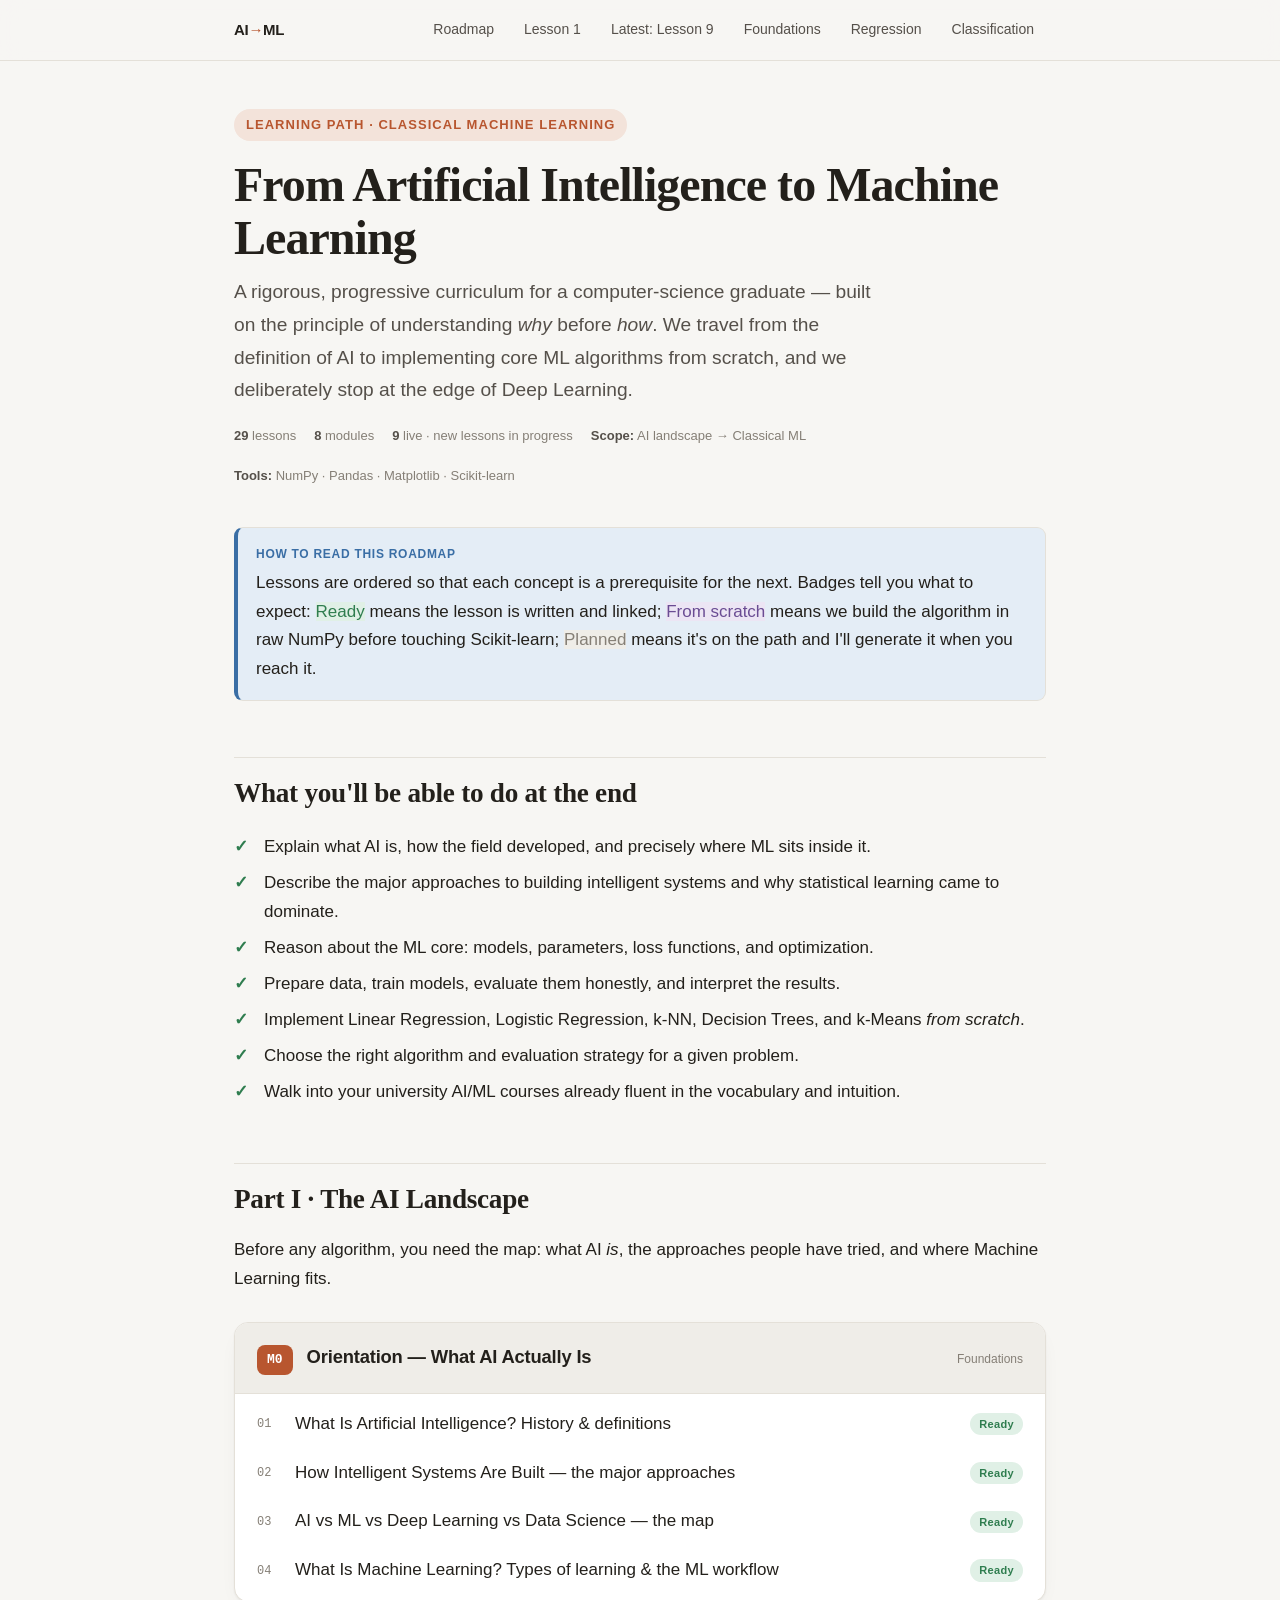
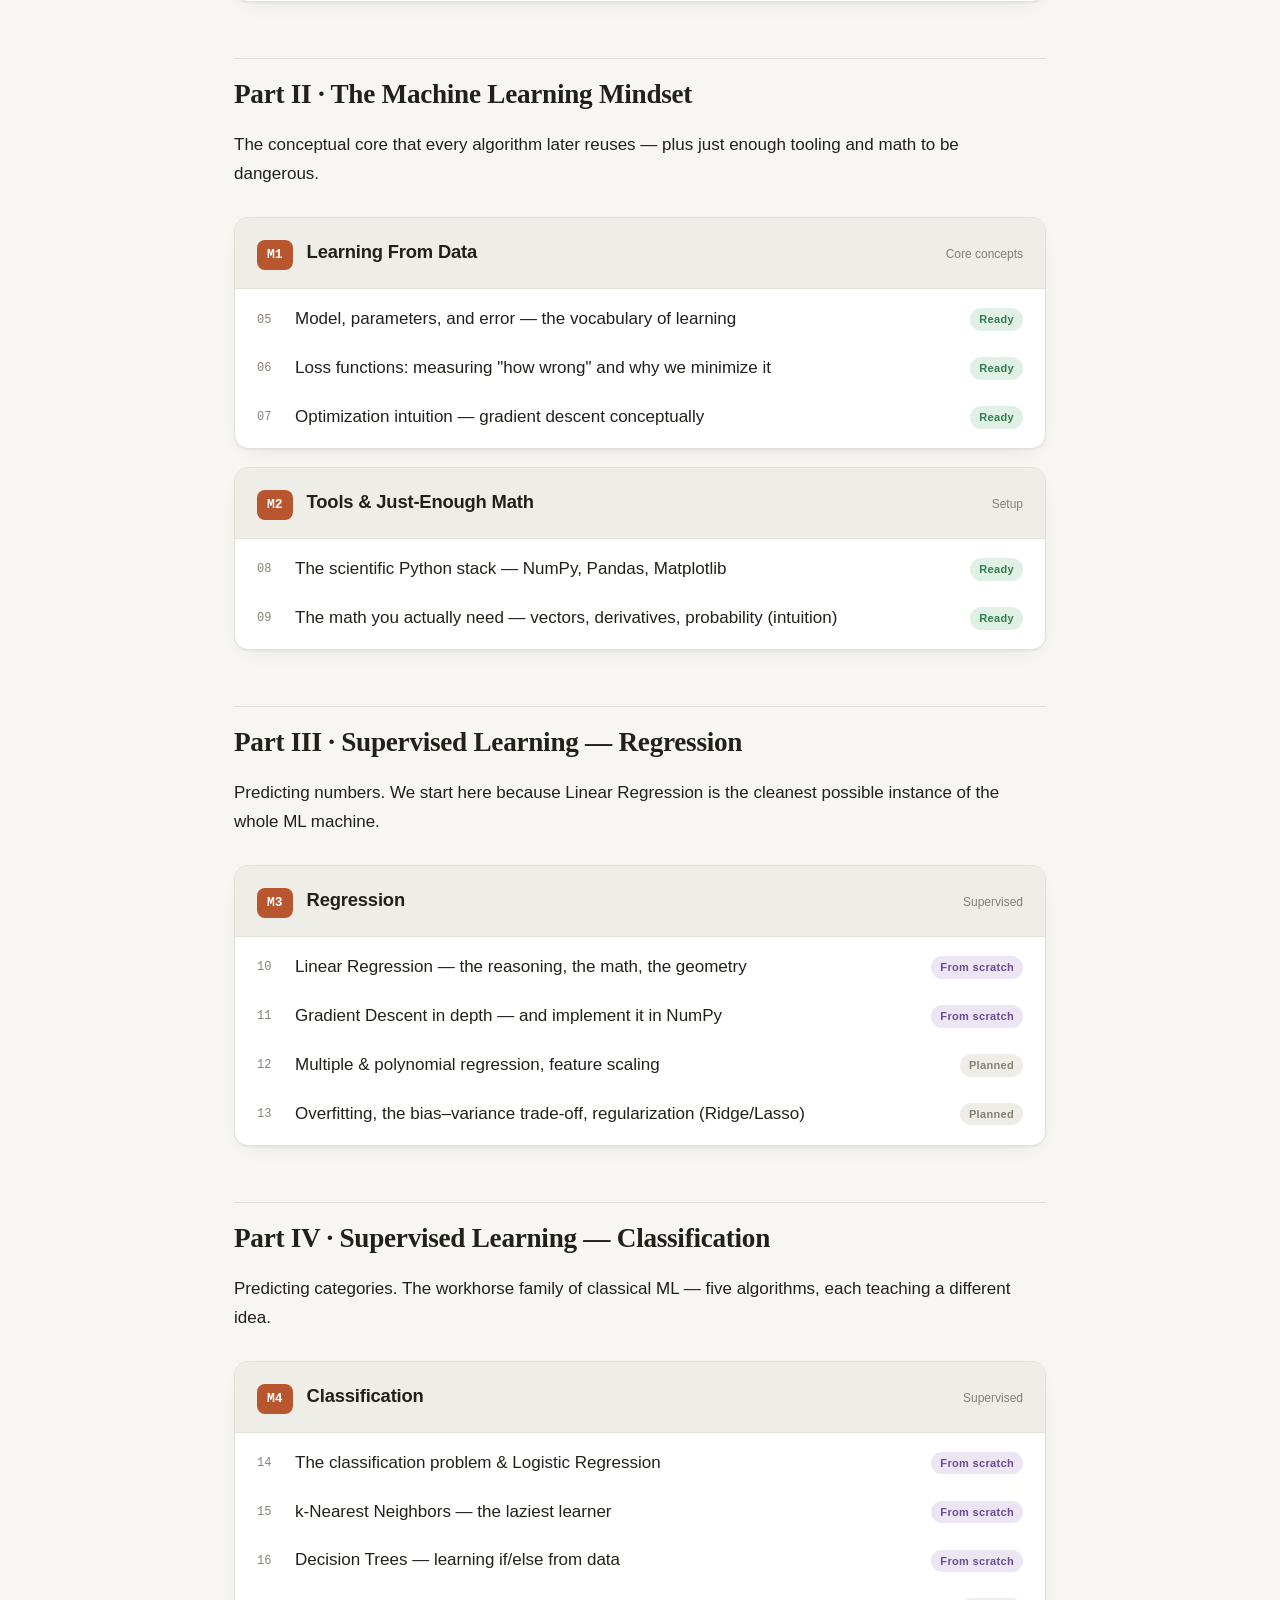
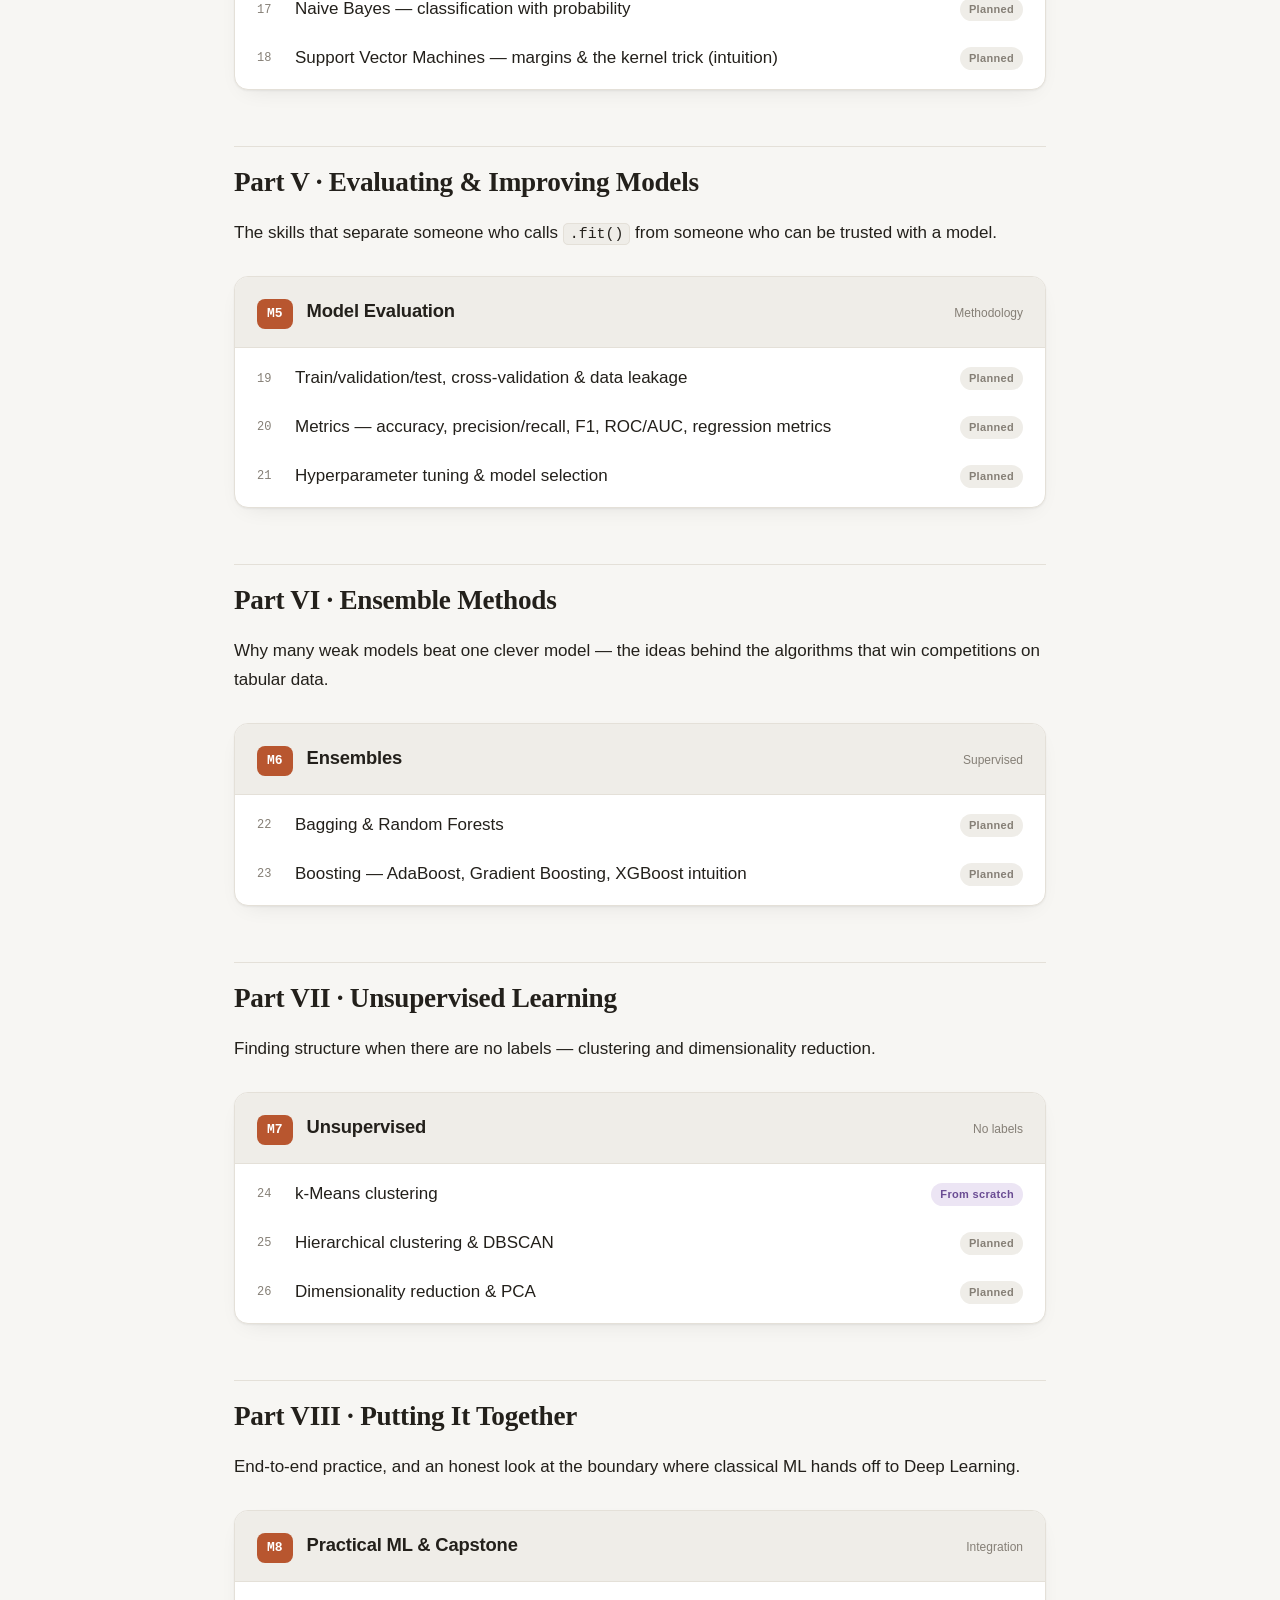
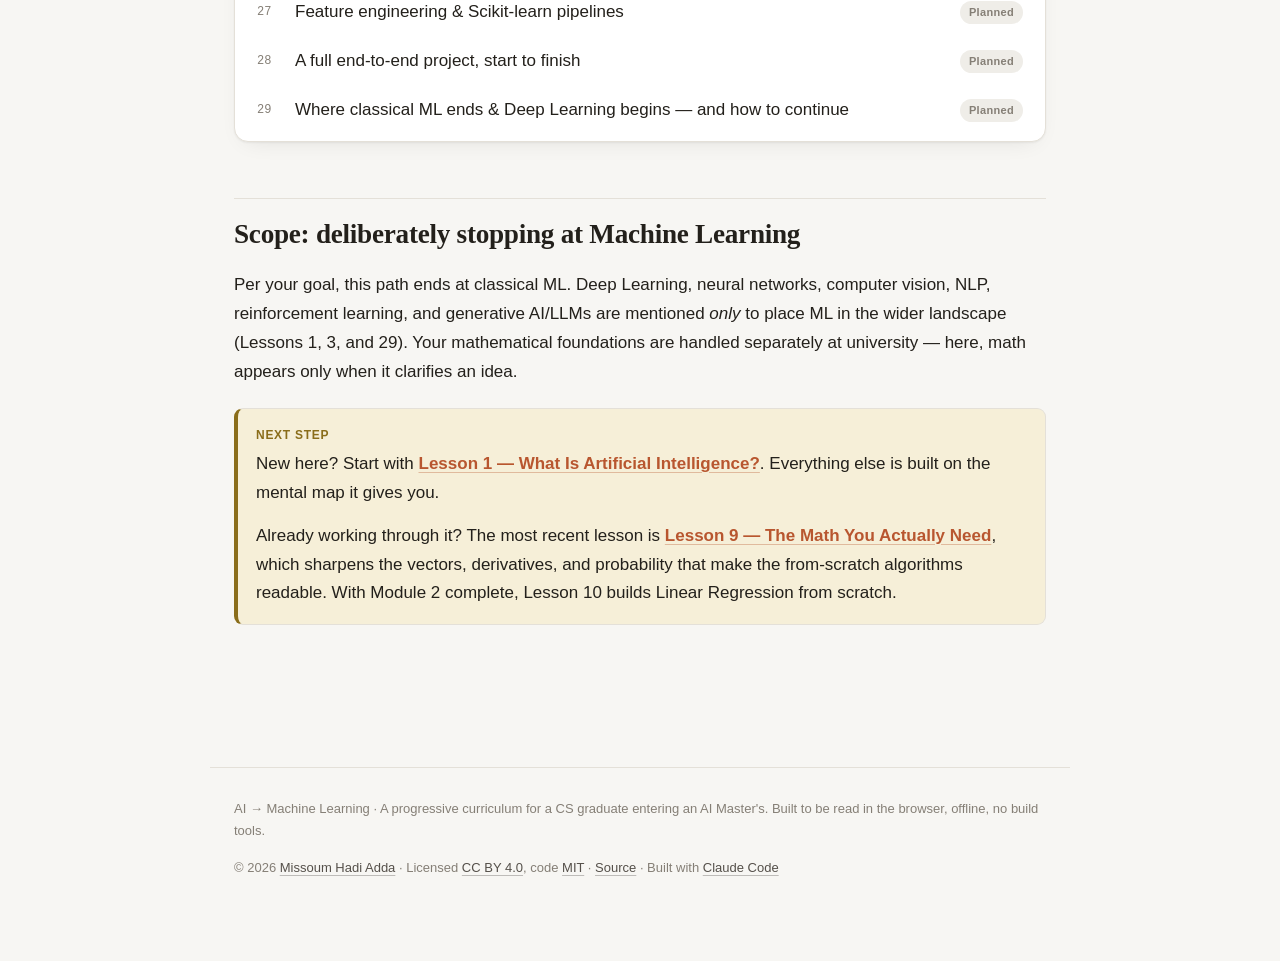
==== index.html @ 41133eca "Publish course: licensing, authorship, metadata, and launch fixes Prepare the "AI → Machine Learning" ====
<!DOCTYPE html>
<html lang="en">
<head>
<meta charset="utf-8">
<meta name="viewport" content="width=device-width, initial-scale=1">
<title>AI → Machine Learning — Course Roadmap</title>
<link rel="stylesheet" href="assets/style.css">
<meta name="description" content="A free, from-scratch course taking a CS graduate from the definition of AI through classical Machine Learning — built in NumPy, understand the why before the how. Stops before deep learning.">
<meta property="og:type" content="website">
<meta property="og:site_name" content="AI → Machine Learning">
<meta property="og:title" content="AI → Machine Learning — Course Roadmap">
<meta property="og:description" content="A free, from-scratch course taking a CS graduate from the definition of AI through classical Machine Learning — built in NumPy, understand the why before the how. Stops before deep learning.">
<meta property="og:url" content="https://addahadi.github.io/ai-to-ml/">
<meta name="twitter:card" content="summary">
</head>
<body>

<header class="topbar">
  <div class="topbar-inner">
    <a class="brand-mark" href="index.html">AI<span>→</span>ML</a>
    <nav>
      <a href="index.html">Roadmap</a>
      <a href="modules/lesson-01.html">Lesson 1</a>
      <a href="modules/lesson-09.html">Latest: Lesson 9</a>
      <a href="#part-1">Foundations</a>
      <a href="#part-3">Regression</a>
      <a href="#part-4">Classification</a>
    </nav>
  </div>
</header>

<main class="wrap">

  <section class="hero">
    <span class="eyebrow">Learning Path · Classical Machine Learning</span>
    <h1>From Artificial Intelligence to Machine Learning</h1>
    <p class="lead">A rigorous, progressive curriculum for a computer-science graduate — built on the principle of understanding <em>why</em> before <em>how</em>. We travel from the definition of AI to implementing core ML algorithms from scratch, and we deliberately stop at the edge of Deep Learning.</p>
    <div class="meta-row">
      <span><b>29</b> lessons</span>
      <span><b>8</b> modules</span>
      <span><b>9</b> live · new lessons in progress</span>
      <span><b>Scope:</b> AI landscape → Classical ML</span>
      <span><b>Tools:</b> NumPy · Pandas · Matplotlib · Scikit-learn</span>
    </div>
  </section>

  <div class="callout intuition">
    <div class="callout-label">How to read this roadmap</div>
    <p>Lessons are ordered so that each concept is a prerequisite for the next. Badges tell you what to expect:
    <span class="badge ready">Ready</span> means the lesson is written and linked;
    <span class="badge scratch">From scratch</span> means we build the algorithm in raw NumPy before touching Scikit-learn;
    <span class="badge soon">Planned</span> means it's on the path and I'll generate it when you reach it.</p>
  </div>

  <h2>What you'll be able to do at the end</h2>
  <ul class="checklist">
    <li>Explain what AI is, how the field developed, and precisely where ML sits inside it.</li>
    <li>Describe the major approaches to building intelligent systems and why statistical learning came to dominate.</li>
    <li>Reason about the ML core: models, parameters, loss functions, and optimization.</li>
    <li>Prepare data, train models, evaluate them honestly, and interpret the results.</li>
    <li>Implement Linear Regression, Logistic Regression, k-NN, Decision Trees, and k-Means <em>from scratch</em>.</li>
    <li>Choose the right algorithm and evaluation strategy for a given problem.</li>
    <li>Walk into your university AI/ML courses already fluent in the vocabulary and intuition.</li>
  </ul>

  <!-- ============ PART I ============ -->
  <h2 id="part-1">Part I · The AI Landscape</h2>
  <p>Before any algorithm, you need the map: what AI <em>is</em>, the approaches people have tried, and where Machine Learning fits.</p>

  <div class="modgrid">
    <article class="module">
      <header>
        <span class="mnum">M0</span>
        <h3>Orientation — What AI Actually Is</h3>
        <span class="mtag">Foundations</span>
      </header>
      <ul class="lessons">
        <li><a href="modules/lesson-01.html"><span class="lnum">01</span><span class="ltitle">What Is Artificial Intelligence? History &amp; definitions</span><span class="badge ready">Ready</span></a></li>
        <li><a href="modules/lesson-02.html"><span class="lnum">02</span><span class="ltitle">How Intelligent Systems Are Built — the major approaches</span><span class="badge ready">Ready</span></a></li>
        <li><a href="modules/lesson-03.html"><span class="lnum">03</span><span class="ltitle">AI vs ML vs Deep Learning vs Data Science — the map</span><span class="badge ready">Ready</span></a></li>
        <li><a href="modules/lesson-04.html"><span class="lnum">04</span><span class="ltitle">What Is Machine Learning? Types of learning &amp; the ML workflow</span><span class="badge ready">Ready</span></a></li>
      </ul>
    </article>
  </div>

  <!-- ============ PART II ============ -->
  <h2 id="part-2">Part II · The Machine Learning Mindset</h2>
  <p>The conceptual core that every algorithm later reuses — plus just enough tooling and math to be dangerous.</p>

  <div class="modgrid">
    <article class="module">
      <header><span class="mnum">M1</span><h3>Learning From Data</h3><span class="mtag">Core concepts</span></header>
      <ul class="lessons">
        <li><a href="modules/lesson-05.html"><span class="lnum">05</span><span class="ltitle">Model, parameters, and error — the vocabulary of learning</span><span class="badge ready">Ready</span></a></li>
        <li><a href="modules/lesson-06.html"><span class="lnum">06</span><span class="ltitle">Loss functions: measuring "how wrong" and why we minimize it</span><span class="badge ready">Ready</span></a></li>
        <li><a href="modules/lesson-07.html"><span class="lnum">07</span><span class="ltitle">Optimization intuition — gradient descent conceptually</span><span class="badge ready">Ready</span></a></li>
      </ul>
    </article>

    <article class="module">
      <header><span class="mnum">M2</span><h3>Tools &amp; Just-Enough Math</h3><span class="mtag">Setup</span></header>
      <ul class="lessons">
        <li><a href="modules/lesson-08.html"><span class="lnum">08</span><span class="ltitle">The scientific Python stack — NumPy, Pandas, Matplotlib</span><span class="badge ready">Ready</span></a></li>
        <li><a href="modules/lesson-09.html"><span class="lnum">09</span><span class="ltitle">The math you actually need — vectors, derivatives, probability (intuition)</span><span class="badge ready">Ready</span></a></li>
      </ul>
    </article>
  </div>

  <!-- ============ PART III ============ -->
  <h2 id="part-3">Part III · Supervised Learning — Regression</h2>
  <p>Predicting numbers. We start here because Linear Regression is the cleanest possible instance of the whole ML machine.</p>

  <div class="modgrid">
    <article class="module">
      <header><span class="mnum">M3</span><h3>Regression</h3><span class="mtag">Supervised</span></header>
      <ul class="lessons">
        <li><span class="li-static"><span class="lnum">10</span><span class="ltitle">Linear Regression — the reasoning, the math, the geometry</span><span class="badge scratch">From scratch</span></span></li>
        <li><span class="li-static"><span class="lnum">11</span><span class="ltitle">Gradient Descent in depth — and implement it in NumPy</span><span class="badge scratch">From scratch</span></span></li>
        <li><span class="li-static"><span class="lnum">12</span><span class="ltitle">Multiple &amp; polynomial regression, feature scaling</span><span class="badge soon">Planned</span></span></li>
        <li><span class="li-static"><span class="lnum">13</span><span class="ltitle">Overfitting, the bias–variance trade-off, regularization (Ridge/Lasso)</span><span class="badge soon">Planned</span></span></li>
      </ul>
    </article>
  </div>

  <!-- ============ PART IV ============ -->
  <h2 id="part-4">Part IV · Supervised Learning — Classification</h2>
  <p>Predicting categories. The workhorse family of classical ML — five algorithms, each teaching a different idea.</p>

  <div class="modgrid">
    <article class="module">
      <header><span class="mnum">M4</span><h3>Classification</h3><span class="mtag">Supervised</span></header>
      <ul class="lessons">
        <li><span class="li-static"><span class="lnum">14</span><span class="ltitle">The classification problem &amp; Logistic Regression</span><span class="badge scratch">From scratch</span></span></li>
        <li><span class="li-static"><span class="lnum">15</span><span class="ltitle">k-Nearest Neighbors — the laziest learner</span><span class="badge scratch">From scratch</span></span></li>
        <li><span class="li-static"><span class="lnum">16</span><span class="ltitle">Decision Trees — learning if/else from data</span><span class="badge scratch">From scratch</span></span></li>
        <li><span class="li-static"><span class="lnum">17</span><span class="ltitle">Naive Bayes — classification with probability</span><span class="badge soon">Planned</span></span></li>
        <li><span class="li-static"><span class="lnum">18</span><span class="ltitle">Support Vector Machines — margins &amp; the kernel trick (intuition)</span><span class="badge soon">Planned</span></span></li>
      </ul>
    </article>
  </div>

  <!-- ============ PART V ============ -->
  <h2 id="part-5">Part V · Evaluating &amp; Improving Models</h2>
  <p>The skills that separate someone who calls <code>.fit()</code> from someone who can be trusted with a model.</p>

  <div class="modgrid">
    <article class="module">
      <header><span class="mnum">M5</span><h3>Model Evaluation</h3><span class="mtag">Methodology</span></header>
      <ul class="lessons">
        <li><span class="li-static"><span class="lnum">19</span><span class="ltitle">Train/validation/test, cross-validation &amp; data leakage</span><span class="badge soon">Planned</span></span></li>
        <li><span class="li-static"><span class="lnum">20</span><span class="ltitle">Metrics — accuracy, precision/recall, F1, ROC/AUC, regression metrics</span><span class="badge soon">Planned</span></span></li>
        <li><span class="li-static"><span class="lnum">21</span><span class="ltitle">Hyperparameter tuning &amp; model selection</span><span class="badge soon">Planned</span></span></li>
      </ul>
    </article>
  </div>

  <!-- ============ PART VI ============ -->
  <h2 id="part-6">Part VI · Ensemble Methods</h2>
  <p>Why many weak models beat one clever model — the ideas behind the algorithms that win competitions on tabular data.</p>

  <div class="modgrid">
    <article class="module">
      <header><span class="mnum">M6</span><h3>Ensembles</h3><span class="mtag">Supervised</span></header>
      <ul class="lessons">
        <li><span class="li-static"><span class="lnum">22</span><span class="ltitle">Bagging &amp; Random Forests</span><span class="badge soon">Planned</span></span></li>
        <li><span class="li-static"><span class="lnum">23</span><span class="ltitle">Boosting — AdaBoost, Gradient Boosting, XGBoost intuition</span><span class="badge soon">Planned</span></span></li>
      </ul>
    </article>
  </div>

  <!-- ============ PART VII ============ -->
  <h2 id="part-7">Part VII · Unsupervised Learning</h2>
  <p>Finding structure when there are no labels — clustering and dimensionality reduction.</p>

  <div class="modgrid">
    <article class="module">
      <header><span class="mnum">M7</span><h3>Unsupervised</h3><span class="mtag">No labels</span></header>
      <ul class="lessons">
        <li><span class="li-static"><span class="lnum">24</span><span class="ltitle">k-Means clustering</span><span class="badge scratch">From scratch</span></span></li>
        <li><span class="li-static"><span class="lnum">25</span><span class="ltitle">Hierarchical clustering &amp; DBSCAN</span><span class="badge soon">Planned</span></span></li>
        <li><span class="li-static"><span class="lnum">26</span><span class="ltitle">Dimensionality reduction &amp; PCA</span><span class="badge soon">Planned</span></span></li>
      </ul>
    </article>
  </div>

  <!-- ============ PART VIII ============ -->
  <h2 id="part-8">Part VIII · Putting It Together</h2>
  <p>End-to-end practice, and an honest look at the boundary where classical ML hands off to Deep Learning.</p>

  <div class="modgrid">
    <article class="module">
      <header><span class="mnum">M8</span><h3>Practical ML &amp; Capstone</h3><span class="mtag">Integration</span></header>
      <ul class="lessons">
        <li><span class="li-static"><span class="lnum">27</span><span class="ltitle">Feature engineering &amp; Scikit-learn pipelines</span><span class="badge soon">Planned</span></span></li>
        <li><span class="li-static"><span class="lnum">28</span><span class="ltitle">A full end-to-end project, start to finish</span><span class="badge soon">Planned</span></span></li>
        <li><span class="li-static"><span class="lnum">29</span><span class="ltitle">Where classical ML ends &amp; Deep Learning begins — and how to continue</span><span class="badge soon">Planned</span></span></li>
      </ul>
    </article>
  </div>

  <h2 id="scope">Scope: deliberately stopping at Machine Learning</h2>
  <p>Per your goal, this path ends at classical ML. Deep Learning, neural networks, computer vision, NLP, reinforcement learning, and generative AI/LLMs are mentioned <em>only</em> to place ML in the wider landscape (Lessons 1, 3, and 29). Your mathematical foundations are handled separately at university — here, math appears only when it clarifies an idea.</p>

  <div class="callout connect">
    <div class="callout-label">Next step</div>
    <p>New here? Start with <a href="modules/lesson-01.html"><strong>Lesson 1 — What Is Artificial Intelligence?</strong></a>. Everything else is built on the mental map it gives you.</p>
    <p>Already working through it? The most recent lesson is <a href="modules/lesson-09.html"><strong>Lesson 9 — The Math You Actually Need</strong></a>, which sharpens the vectors, derivatives, and probability that make the from-scratch algorithms readable. With Module 2 complete, Lesson 10 builds Linear Regression from scratch.</p>
  </div>

</main>

<footer class="foot">
  AI → Machine Learning · A progressive curriculum for a CS graduate entering an AI Master's. Built to be read in the browser, offline, no build tools.
  <span class="byline">&copy; 2026 <a href="https://www.linkedin.com/in/adda-missoum-a534a7319/">Missoum Hadi Adda</a> &middot; Licensed <a href="https://creativecommons.org/licenses/by/4.0/">CC BY 4.0</a>, code <a href="https://opensource.org/license/mit">MIT</a> &middot; <a href="https://github.com/addahadi/ai-to-ml">Source</a> &middot; Built with <a href="https://claude.com/claude-code">Claude Code</a></span>
  <img src="https://addahadi.goatcounter.com/count?p=/" alt="" width="1" height="1">
</footer>

</body>
</html>
---- assets/style.css ----
/* =========================================================================
   AI → Machine Learning Course — Shared Design System
   Standalone: no build tools. Linked relatively by every course page.
   ========================================================================= */

:root {
  /* Light palette */
  --bg:            #f7f6f3;
  --bg-elev:       #ffffff;
  --bg-sunken:     #efede8;
  --text:          #23201b;
  --text-soft:     #55504a;
  --text-faint:    #857f76;
  --border:        #e4e0d8;
  --border-strong: #d3cec4;

  --brand:         #b8562f;   /* terracotta */
  --brand-soft:    #f3e3da;
  --accent:        #2f6f6b;   /* teal */
  --accent-soft:   #dcebe9;

  --why:           #a8541f;
  --why-bg:        #f8ecdf;
  --intuition:     #3a6ea5;
  --intuition-bg:  #e4edf6;
  --math:          #6a4c93;
  --math-bg:       #ece5f4;
  --practice:      #2f7d4f;
  --practice-bg:   #e0f0e6;
  --limit:         #a23b52;
  --limit-bg:      #f8e3e8;
  --connect:       #8a6d1a;
  --connect-bg:    #f6efd8;

  --code-bg:       #2b2822;
  --code-text:     #f2ede3;

  --radius:        14px;
  --radius-sm:     9px;
  --shadow:        0 1px 2px rgba(0,0,0,.05), 0 8px 24px -12px rgba(0,0,0,.12);
  --maxw:          860px;

  --font-sans: "Inter", -apple-system, BlinkMacSystemFont, "Segoe UI", Roboto, Helvetica, Arial, sans-serif;
  --font-serif: "Iowan Old Style", "Palatino Linotype", Palatino, Georgia, serif;
  --font-mono: "JetBrains Mono", "SF Mono", "Cascadia Code", Consolas, "Liberation Mono", monospace;
}

@media (prefers-color-scheme: dark) {
  :root {
    --bg:            #17150f;
    --bg-elev:       #201d16;
    --bg-sunken:     #14120d;
    --text:          #ece7dc;
    --text-soft:     #b8b1a4;
    --text-faint:    #857f73;
    --border:        #322e25;
    --border-strong: #423d31;

    --brand:         #e0794f;
    --brand-soft:    #3a271d;
    --accent:        #5fb3ac;
    --accent-soft:   #1e3230;

    --why:           #e0965a;  --why-bg:       #33261a;
    --intuition:     #7fb0e0;  --intuition-bg: #1c2a38;
    --math:          #b79ce0;  --math-bg:      #281f38;
    --practice:      #74c78f;  --practice-bg:  #17301f;
    --limit:         #e08098;  --limit-bg:     #331d24;
    --connect:       #d8bd63;  --connect-bg:   #2f2913;

    --code-bg:       #0f0d09;
    --code-text:     #ece7dc;
    --shadow:        0 1px 2px rgba(0,0,0,.3), 0 10px 30px -14px rgba(0,0,0,.6);
  }
}

* { box-sizing: border-box; }

html { scroll-behavior: smooth; scroll-padding-top: 84px; }

body {
  margin: 0;
  background: var(--bg);
  color: var(--text);
  font-family: var(--font-sans);
  font-size: 17px;
  line-height: 1.7;
  -webkit-font-smoothing: antialiased;
  text-rendering: optimizeLegibility;
}

/* ---------- Top bar ---------- */
.topbar {
  position: sticky; top: 0; z-index: 50;
  background: color-mix(in srgb, var(--bg) 82%, transparent);
  backdrop-filter: blur(12px);
  border-bottom: 1px solid var(--border);
}
.topbar-inner {
  max-width: var(--maxw); margin: 0 auto; padding: 12px 24px;
  display: flex; align-items: center; gap: 16px;
}
.topbar .brand-mark {
  font-weight: 700; letter-spacing: -.02em; color: var(--text);
  text-decoration: none; font-size: 15px; white-space: nowrap;
}
.topbar .brand-mark span { color: var(--brand); }
.topbar nav { margin-left: auto; display: flex; gap: 6px; flex-wrap: wrap; }
.topbar nav a {
  color: var(--text-soft); text-decoration: none; font-size: 14px;
  padding: 6px 12px; border-radius: 999px; transition: .15s;
}
.topbar nav a:hover { background: var(--bg-sunken); color: var(--text); }

/* ---------- Layout ---------- */
.wrap { max-width: var(--maxw); margin: 0 auto; padding: 48px 24px 120px; }

/* ---------- Hero ---------- */
.hero { margin-bottom: 40px; }
.eyebrow {
  display: inline-block; font-size: 13px; font-weight: 600; letter-spacing: .08em;
  text-transform: uppercase; color: var(--brand);
  background: var(--brand-soft); padding: 5px 12px; border-radius: 999px;
}
h1 {
  font-family: var(--font-serif);
  font-size: clamp(2rem, 5vw, 3rem); line-height: 1.1; letter-spacing: -.02em;
  margin: 18px 0 12px; font-weight: 600;
}
.lead { font-size: 1.2rem; color: var(--text-soft); max-width: 62ch; margin: 0; }

/* ---------- Typography ---------- */
h2 {
  font-family: var(--font-serif); font-weight: 600; letter-spacing: -.01em;
  font-size: 1.7rem; margin: 56px 0 8px; padding-top: 12px;
  border-top: 1px solid var(--border);
}
h3 { font-size: 1.28rem; font-weight: 650; margin: 36px 0 6px; letter-spacing: -.01em; }
h4 { font-size: 1.05rem; font-weight: 650; margin: 26px 0 4px; color: var(--text); }
p { margin: 14px 0; }
a { color: var(--brand); text-decoration-color: color-mix(in srgb, var(--brand) 35%, transparent); text-underline-offset: 3px; }
strong { font-weight: 650; }
ul, ol { padding-left: 1.3em; }
li { margin: 7px 0; }
hr { border: none; border-top: 1px solid var(--border); margin: 40px 0; }
small { color: var(--text-faint); }

blockquote {
  margin: 20px 0; padding: 4px 20px; border-left: 3px solid var(--border-strong);
  color: var(--text-soft); font-style: italic;
}

/* ---------- Callouts ---------- */
.callout {
  margin: 22px 0; padding: 16px 20px 16px 18px;
  border-radius: var(--radius-sm); border: 1px solid var(--border);
  border-left: 4px solid var(--c, var(--brand));
  background: var(--cbg, var(--bg-elev));
}
.callout .callout-label {
  font-size: 12px; font-weight: 700; letter-spacing: .06em; text-transform: uppercase;
  color: var(--c, var(--brand)); display: flex; align-items: center; gap: 8px;
  margin-bottom: 4px;
}
.callout p:first-of-type { margin-top: 4px; }
.callout p:last-child { margin-bottom: 0; }

.callout.why       { --c: var(--why);       --cbg: var(--why-bg); }
.callout.intuition { --c: var(--intuition); --cbg: var(--intuition-bg); }
.callout.math      { --c: var(--math);      --cbg: var(--math-bg); }
.callout.practice  { --c: var(--practice);  --cbg: var(--practice-bg); }
.callout.limit     { --c: var(--limit);     --cbg: var(--limit-bg); }
.callout.connect   { --c: var(--connect);   --cbg: var(--connect-bg); }
.callout.def       { --c: var(--accent);    --cbg: var(--accent-soft); }

/* ---------- Concept 8-step frame ---------- */
.frame {
  counter-reset: step; margin: 24px 0; border: 1px solid var(--border);
  border-radius: var(--radius); overflow: hidden; background: var(--bg-elev);
}
.frame .frame-row {
  display: grid; grid-template-columns: 44px 1fr; gap: 0;
  border-top: 1px solid var(--border);
}
.frame .frame-row:first-child { border-top: none; }
.frame .frame-row .n {
  background: var(--bg-sunken); display: flex; align-items: center; justify-content: center;
  font-weight: 700; color: var(--brand); font-size: 14px;
}
.frame .frame-row .c { padding: 12px 16px; }
.frame .frame-row .c b { display: block; font-size: .96rem; }
.frame .frame-row .c span { color: var(--text-soft); font-size: .93rem; }

/* ---------- Code ---------- */
pre {
  background: var(--code-bg); color: var(--code-text);
  border-radius: var(--radius-sm); padding: 18px 20px; overflow-x: auto;
  font-family: var(--font-mono); font-size: 14px; line-height: 1.6;
  margin: 20px 0; border: 1px solid rgba(255,255,255,.06);
}
pre code { font-family: inherit; background: none; padding: 0; color: inherit; }
code {
  font-family: var(--font-mono); font-size: .875em;
  background: var(--bg-sunken); padding: 2px 6px; border-radius: 5px;
  border: 1px solid var(--border);
}
.code-cap {
  font-size: 12px; color: var(--text-faint); margin: 18px 0 -12px;
  font-family: var(--font-mono);
}

/* comment / keyword tints (manual spans) */
.tok-c { color: #8b8577; font-style: italic; }
.tok-k { color: #e0794f; }
.tok-s { color: #8fbf7f; }
.tok-n { color: #7fb0e0; }

/* ---------- Math block ---------- */
.eq {
  font-family: var(--font-serif); font-size: 1.12rem; text-align: center;
  padding: 14px 16px; margin: 18px 0; background: var(--bg-sunken);
  border-radius: var(--radius-sm); overflow-x: auto; font-style: italic;
}
.eq .var { font-style: italic; }

/* ---------- Tables ---------- */
.tablewrap { overflow-x: auto; margin: 22px 0; }
table { border-collapse: collapse; width: 100%; font-size: .95rem; }
th, td { text-align: left; padding: 10px 14px; border-bottom: 1px solid var(--border); }
th { background: var(--bg-sunken); font-weight: 650; font-size: .82rem; letter-spacing: .04em; text-transform: uppercase; color: var(--text-soft); }
tbody tr:hover { background: var(--bg-elev); }

/* ---------- Roadmap module cards ---------- */
.modgrid { display: grid; gap: 18px; margin: 28px 0; }
.module {
  border: 1px solid var(--border); border-radius: var(--radius);
  background: var(--bg-elev); overflow: hidden; box-shadow: var(--shadow);
}
.module > header {
  display: flex; align-items: baseline; gap: 14px; padding: 18px 22px;
  border-bottom: 1px solid var(--border); background: var(--bg-sunken);
}
.module > header .mnum {
  font-family: var(--font-mono); font-size: 13px; font-weight: 700;
  color: #fff; background: var(--brand); border-radius: 8px;
  padding: 4px 10px; white-space: nowrap;
}
.module > header h3 { margin: 0; font-size: 1.15rem; }
.module > header .mtag { margin-left: auto; font-size: 12px; color: var(--text-faint); }
.lessons { list-style: none; margin: 0; padding: 6px 0; }
.lessons li { margin: 0; }
.lessons a, .lessons .li-static {
  display: flex; align-items: center; gap: 12px; padding: 10px 22px;
  text-decoration: none; color: var(--text); transition: .12s;
}
.lessons a:hover { background: var(--bg-sunken); }
.lessons .lnum {
  font-family: var(--font-mono); font-size: 12px; color: var(--text-faint);
  min-width: 26px;
}
.lessons .ltitle { flex: 1; }
.lessons .badge {
  font-size: 11px; font-weight: 600; padding: 2px 9px; border-radius: 999px;
  letter-spacing: .03em;
}
.badge.ready { background: var(--practice-bg); color: var(--practice); }
.badge.soon  { background: var(--bg-sunken); color: var(--text-faint); }
.badge.scratch { background: var(--math-bg); color: var(--math); }

/* ---------- Outcome / goal chips ---------- */
.chips { display: flex; flex-wrap: wrap; gap: 8px; margin: 16px 0; }
.chip {
  font-size: 13px; padding: 6px 12px; border-radius: 999px;
  background: var(--bg-elev); border: 1px solid var(--border); color: var(--text-soft);
}

/* ---------- Lesson nav footer ---------- */
.lessonnav {
  display: flex; gap: 14px; margin-top: 64px; padding-top: 28px;
  border-top: 1px solid var(--border);
}
.lessonnav a {
  flex: 1; text-decoration: none; padding: 16px 20px; border-radius: var(--radius);
  border: 1px solid var(--border); background: var(--bg-elev); transition: .15s;
}
.lessonnav a:hover { border-color: var(--brand); box-shadow: var(--shadow); }
.lessonnav .dir { font-size: 12px; color: var(--text-faint); text-transform: uppercase; letter-spacing: .06em; }
.lessonnav .ttl { display: block; margin-top: 3px; font-weight: 600; color: var(--text); }
.lessonnav a.next { text-align: right; }
.lessonnav a.disabled { opacity: .4; pointer-events: none; }

/* ---------- Meta / breadcrumb ---------- */
.crumb { font-size: 13px; color: var(--text-faint); margin-bottom: 8px; }
.crumb a { color: var(--text-soft); text-decoration: none; }
.crumb a:hover { color: var(--brand); }
.meta-row { display: flex; flex-wrap: wrap; gap: 18px; margin: 18px 0 0; font-size: 13px; color: var(--text-faint); }
.meta-row b { color: var(--text-soft); font-weight: 600; }

/* ---------- Checklist ---------- */
.checklist { list-style: none; padding-left: 0; }
.checklist li { padding-left: 30px; position: relative; }
.checklist li::before {
  content: "✓"; position: absolute; left: 0; top: 0;
  color: var(--practice); font-weight: 700;
}

/* ---------- Exercise box ---------- */
.exercise {
  border: 1px dashed var(--border-strong); border-radius: var(--radius);
  padding: 18px 22px; margin: 22px 0; background: var(--bg-elev);
}
.exercise > .x-h {
  font-size: 12px; font-weight: 700; letter-spacing: .08em; text-transform: uppercase;
  color: var(--accent); margin-bottom: 6px;
}

/* ---------- Footer ---------- */
.foot { max-width: var(--maxw); margin: 0 auto; padding: 30px 24px 60px; color: var(--text-faint); font-size: 13px; border-top: 1px solid var(--border); }
.foot a { color: var(--text-soft); text-decoration-color: color-mix(in srgb, var(--text-soft) 35%, transparent); }
.foot a:hover { color: var(--brand); }
.foot .byline { display: block; margin-top: 14px; }

/* details/summary */
details { margin: 18px 0; border: 1px solid var(--border); border-radius: var(--radius-sm); background: var(--bg-elev); }
summary { cursor: pointer; padding: 12px 18px; font-weight: 600; }
details[open] summary { border-bottom: 1px solid var(--border); }
details .details-body { padding: 4px 18px 14px; }

@media (max-width: 640px) {
  body { font-size: 16px; }
  .wrap { padding: 32px 18px 100px; }
  .lessonnav { flex-direction: column; }
}
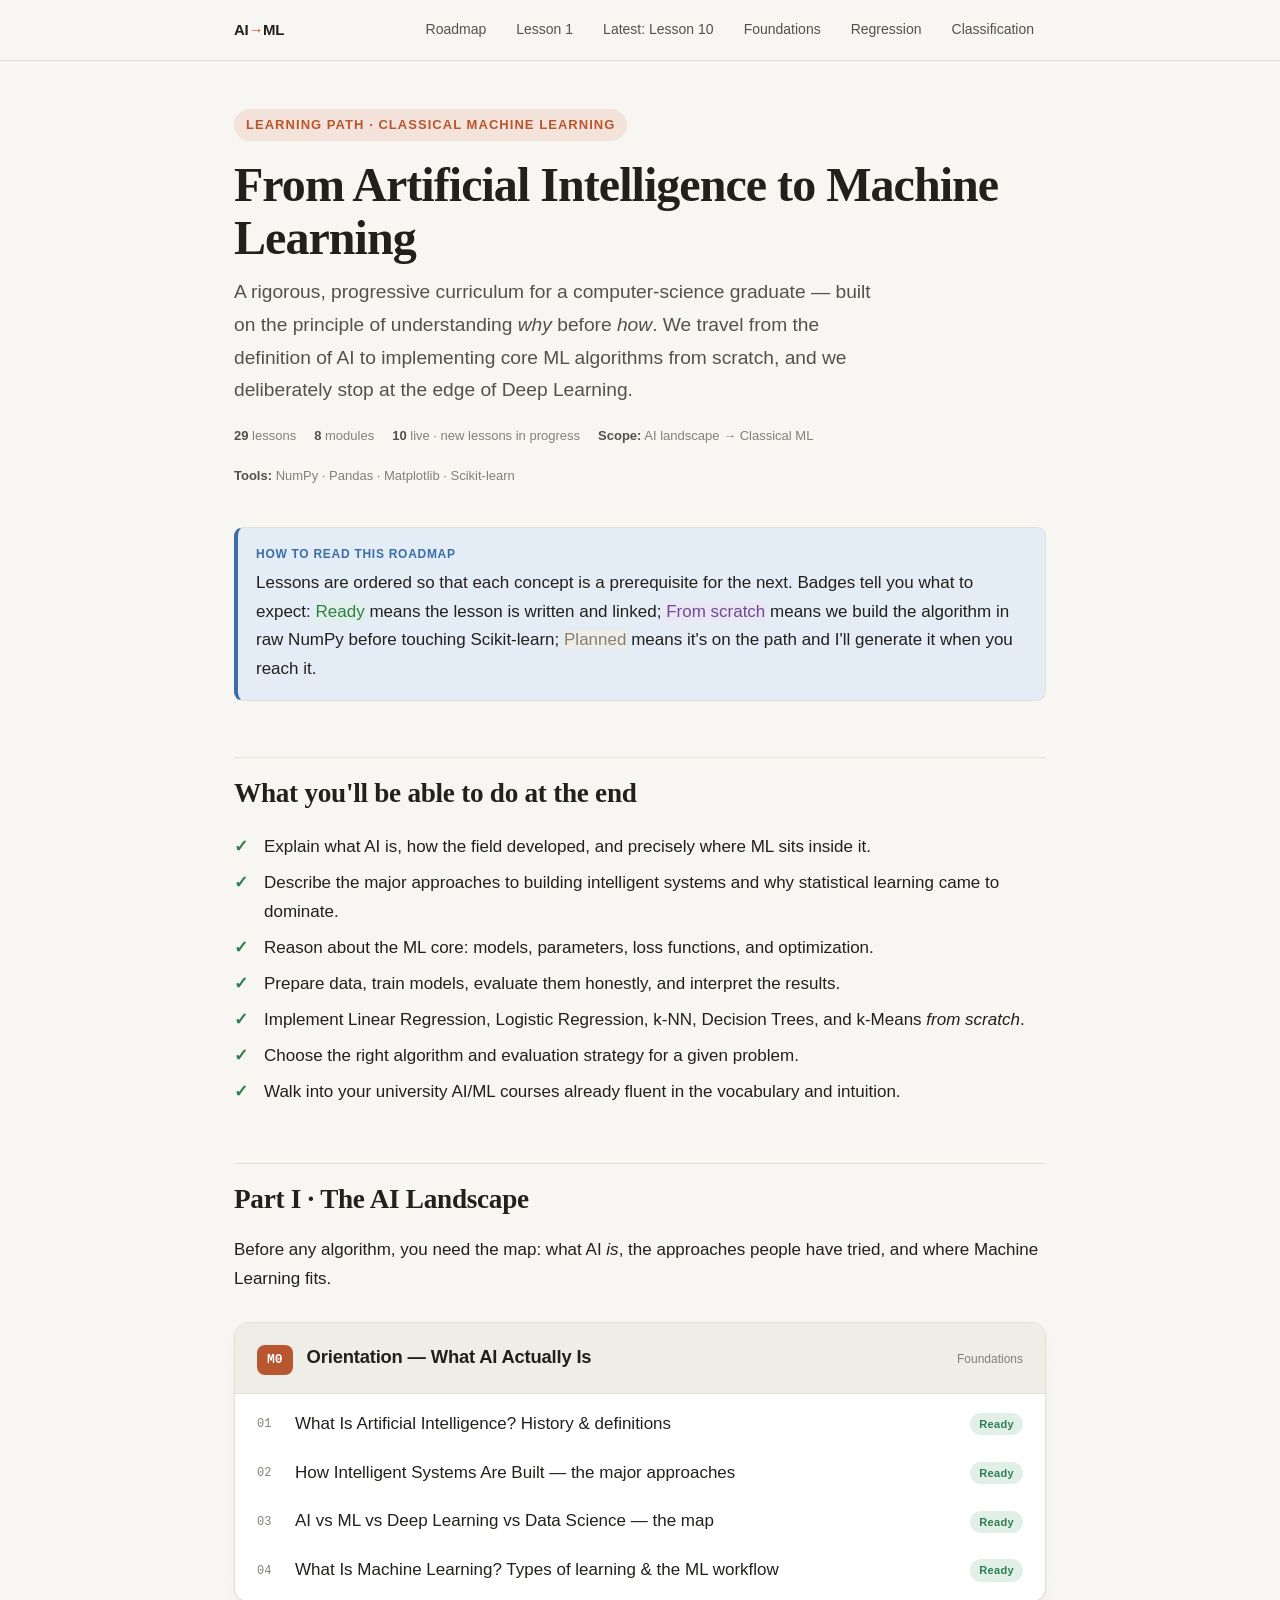
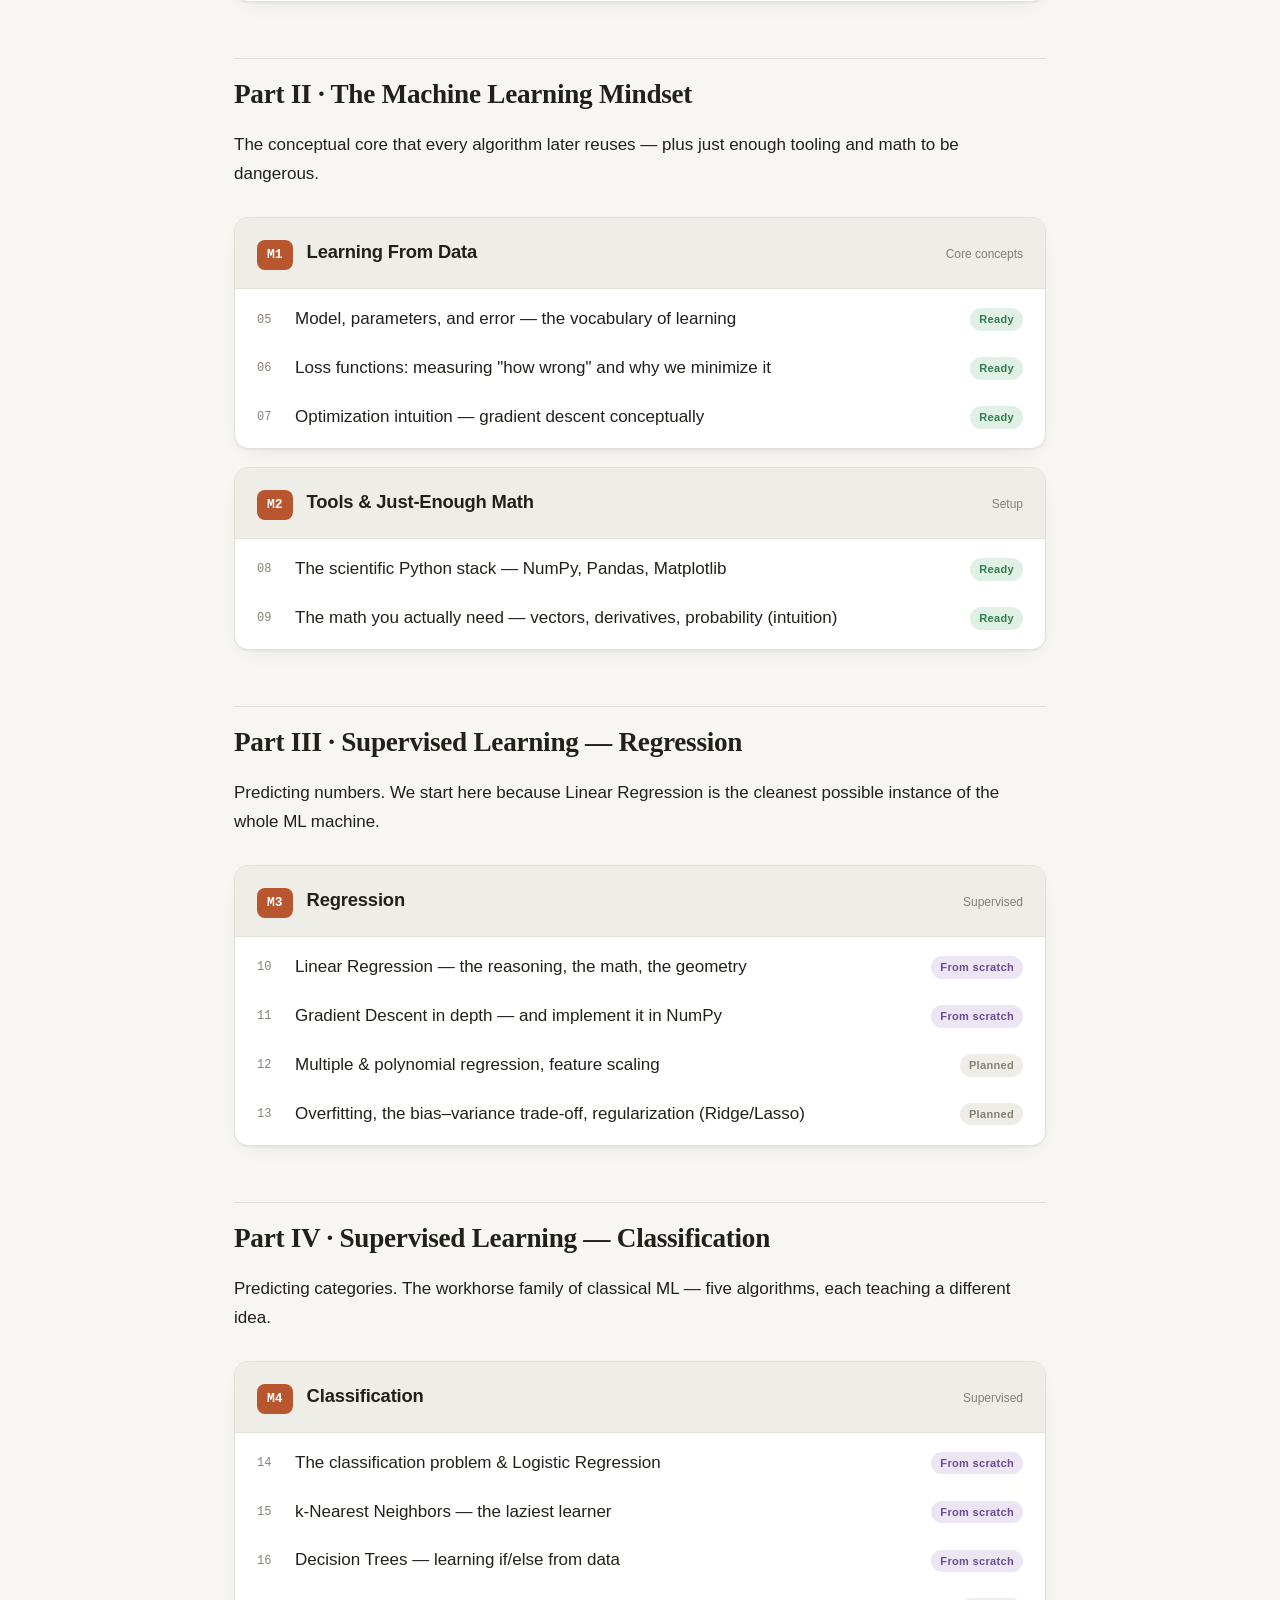
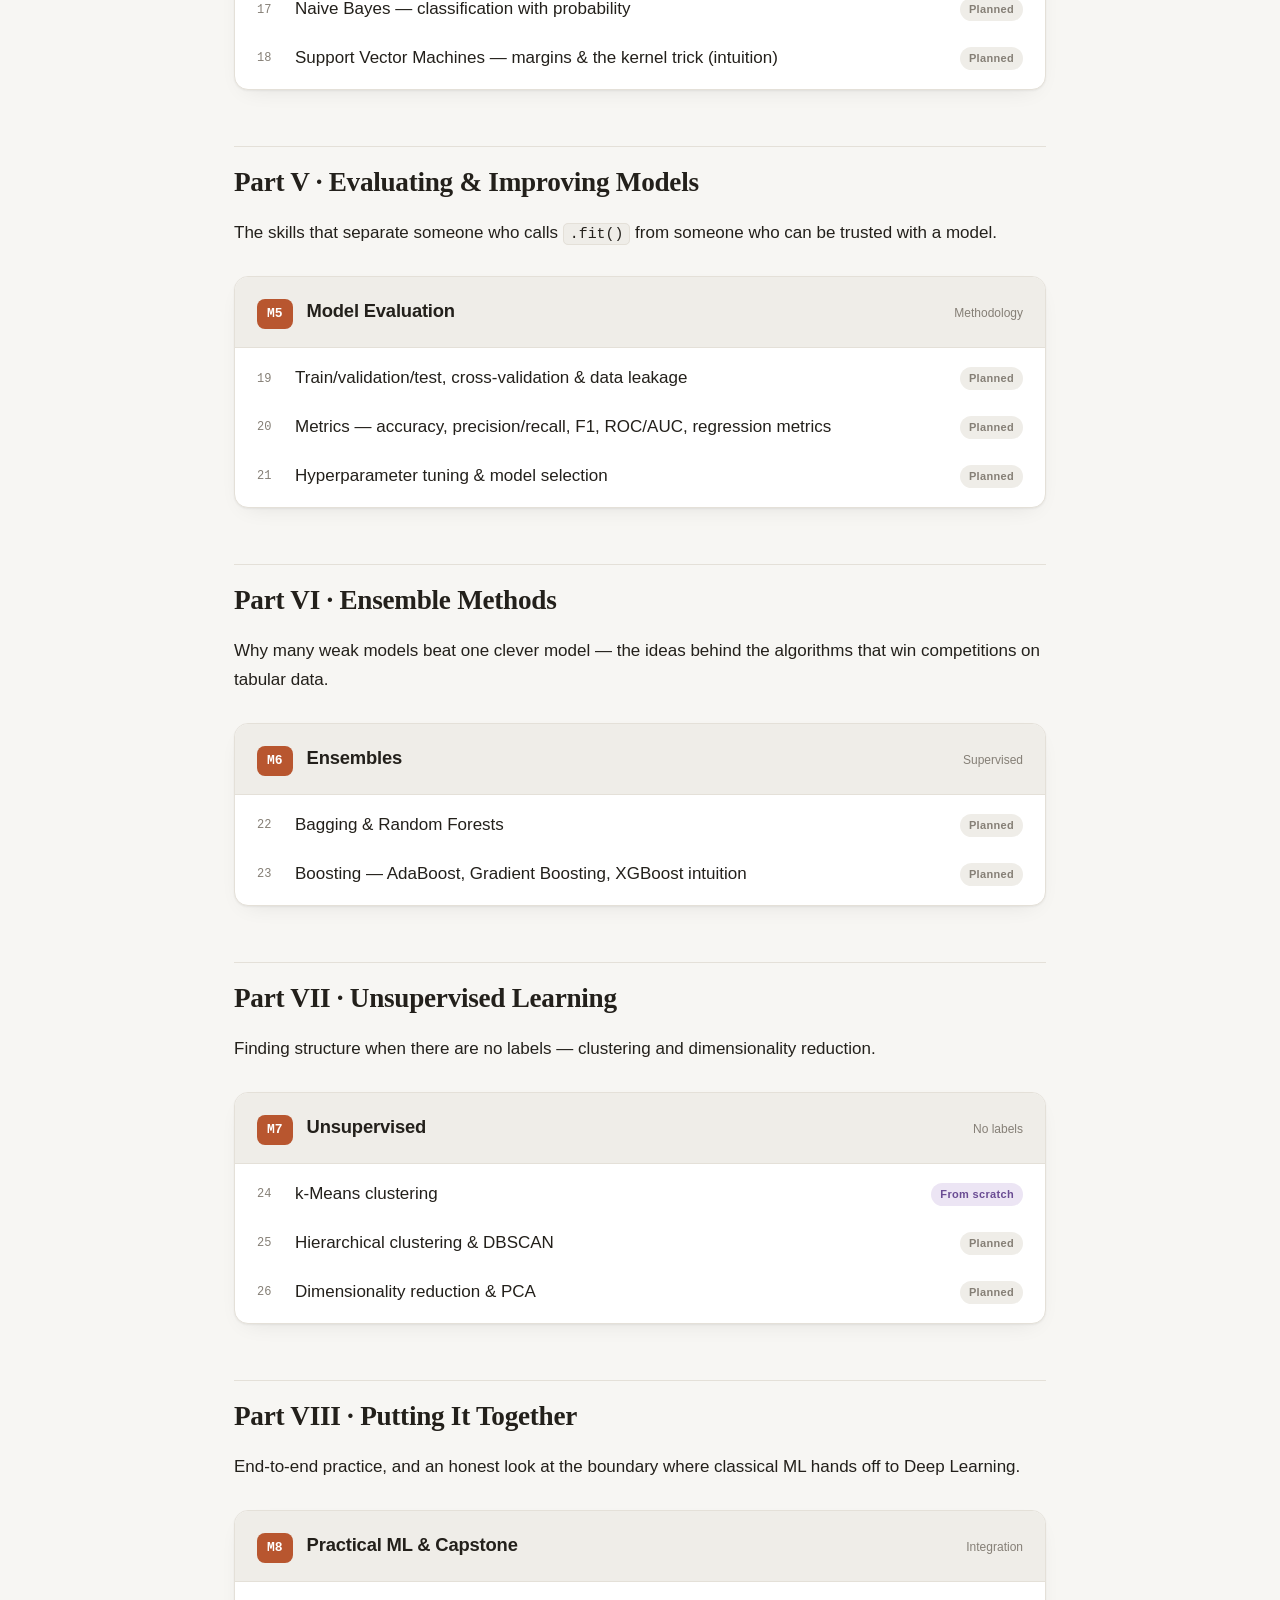
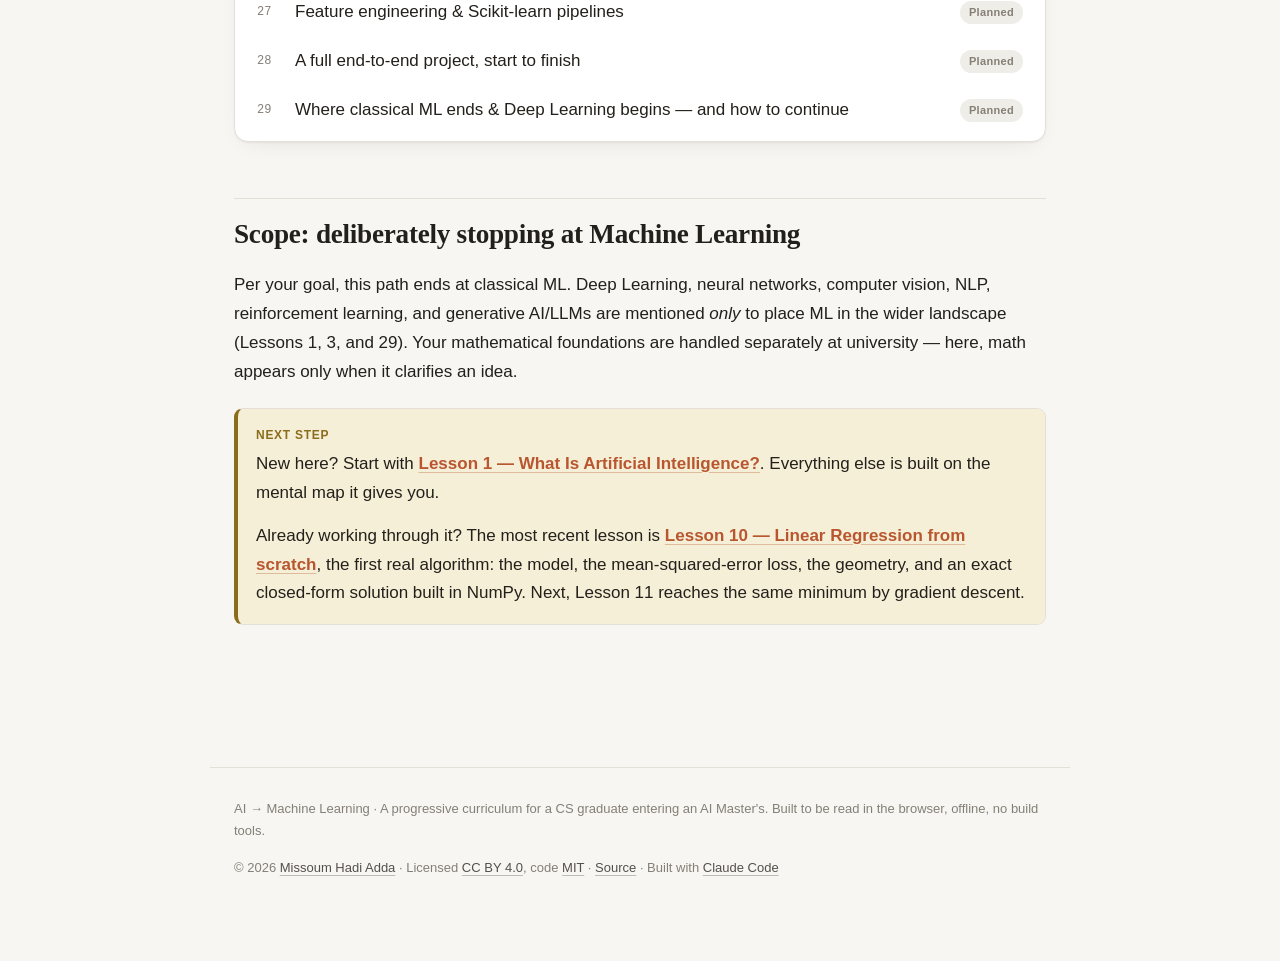
==== commit ed2b6881: "Add Lesson 10: Linear Regression from scratch First From-scratch algorithm lesson (Module 3 · Regres" ====
--- a/index.html
+++ b/index.html
@@ -21,7 +21,7 @@
     <nav>
       <a href="index.html">Roadmap</a>
       <a href="modules/lesson-01.html">Lesson 1</a>
-      <a href="modules/lesson-09.html">Latest: Lesson 9</a>
+      <a href="modules/lesson-10.html">Latest: Lesson 10</a>
       <a href="#part-1">Foundations</a>
       <a href="#part-3">Regression</a>
       <a href="#part-4">Classification</a>
@@ -38,7 +38,7 @@
     <div class="meta-row">
       <span><b>29</b> lessons</span>
       <span><b>8</b> modules</span>
-      <span><b>9</b> live · new lessons in progress</span>
+      <span><b>10</b> live · new lessons in progress</span>
       <span><b>Scope:</b> AI landscape → Classical ML</span>
       <span><b>Tools:</b> NumPy · Pandas · Matplotlib · Scikit-learn</span>
     </div>
@@ -114,7 +114,7 @@
     <article class="module">
       <header><span class="mnum">M3</span><h3>Regression</h3><span class="mtag">Supervised</span></header>
       <ul class="lessons">
-        <li><span class="li-static"><span class="lnum">10</span><span class="ltitle">Linear Regression — the reasoning, the math, the geometry</span><span class="badge scratch">From scratch</span></span></li>
+        <li><a href="modules/lesson-10.html"><span class="lnum">10</span><span class="ltitle">Linear Regression — the reasoning, the math, the geometry</span><span class="badge scratch">From scratch</span></a></li>
         <li><span class="li-static"><span class="lnum">11</span><span class="ltitle">Gradient Descent in depth — and implement it in NumPy</span><span class="badge scratch">From scratch</span></span></li>
         <li><span class="li-static"><span class="lnum">12</span><span class="ltitle">Multiple &amp; polynomial regression, feature scaling</span><span class="badge soon">Planned</span></span></li>
         <li><span class="li-static"><span class="lnum">13</span><span class="ltitle">Overfitting, the bias–variance trade-off, regularization (Ridge/Lasso)</span><span class="badge soon">Planned</span></span></li>
@@ -204,7 +204,7 @@
   <div class="callout connect">
     <div class="callout-label">Next step</div>
     <p>New here? Start with <a href="modules/lesson-01.html"><strong>Lesson 1 — What Is Artificial Intelligence?</strong></a>. Everything else is built on the mental map it gives you.</p>
-    <p>Already working through it? The most recent lesson is <a href="modules/lesson-09.html"><strong>Lesson 9 — The Math You Actually Need</strong></a>, which sharpens the vectors, derivatives, and probability that make the from-scratch algorithms readable. With Module 2 complete, Lesson 10 builds Linear Regression from scratch.</p>
+    <p>Already working through it? The most recent lesson is <a href="modules/lesson-10.html"><strong>Lesson 10 — Linear Regression from scratch</strong></a>, the first real algorithm: the model, the mean-squared-error loss, the geometry, and an exact closed-form solution built in NumPy. Next, Lesson 11 reaches the same minimum by gradient descent.</p>
   </div>
 
 </main>
